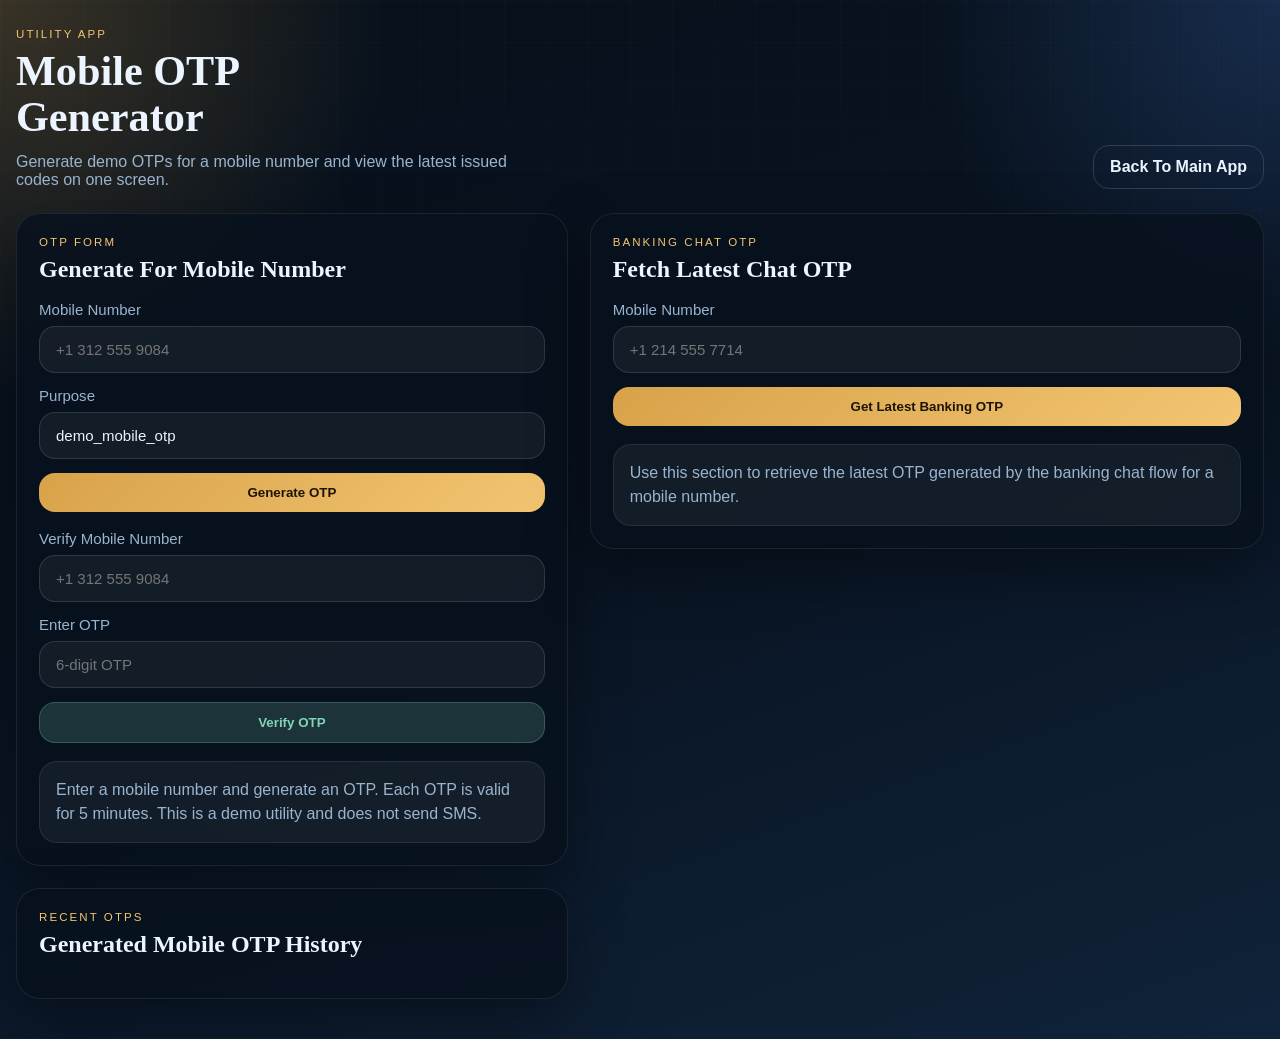
==== static/otp_utility.html @ ce4d119e "Initial project commit" ====
<!DOCTYPE html>
<html lang="en">
  <head>
    <meta charset="UTF-8" />
    <meta name="viewport" content="width=device-width, initial-scale=1.0" />
    <title>Mobile OTP Utility</title>
    <link rel="stylesheet" href="/static/styles.css" />
  </head>
  <body>
    <div class="shell">
      <header class="hero">
        <div>
          <p class="eyebrow">Utility App</p>
          <h1>Mobile OTP Generator</h1>
          <p class="hero-copy">
            Generate demo OTPs for a mobile number and view the latest issued codes on one screen.
          </p>
        </div>
        <div class="hero-actions">
          <a class="ghost-button nav-link" href="/">Back To Main App</a>
        </div>
      </header>

      <main class="layout utility-layout">
        <section class="panel simulator-panel">
          <div class="panel-head">
            <div>
              <p class="panel-label">OTP Form</p>
              <h2>Generate For Mobile Number</h2>
            </div>
          </div>

          <form id="mobile-otp-form" class="simulator-form">
            <label>
              Mobile Number
              <input id="mobile-number" type="text" placeholder="+1 312 555 9084" />
            </label>
            <label>
              Purpose
              <input id="otp-purpose" type="text" value="demo_mobile_otp" />
            </label>
            <button type="submit" class="primary-button">Generate OTP</button>
          </form>

          <form id="mobile-otp-verify-form" class="simulator-form">
            <label>
              Verify Mobile Number
              <input id="verify-mobile-number" type="text" placeholder="+1 312 555 9084" />
            </label>
            <label>
              Enter OTP
              <input id="verify-otp-code" type="text" maxlength="6" placeholder="6-digit OTP" />
            </label>
            <button type="submit" class="secondary-button">Verify OTP</button>
          </form>

          <div id="mobile-otp-result" class="result-card muted">
            Enter a mobile number and generate an OTP. Each OTP is valid for 5 minutes. This is a demo utility and does not send SMS.
          </div>
        </section>

        <section class="panel simulator-panel">
          <div class="panel-head">
            <div>
              <p class="panel-label">Banking Chat OTP</p>
              <h2>Fetch Latest Chat OTP</h2>
            </div>
          </div>

          <form id="banking-chat-otp-form" class="simulator-form">
            <label>
              Mobile Number
              <input id="banking-chat-phone" type="text" placeholder="+1 214 555 7714" />
            </label>
            <button type="submit" class="primary-button">Get Latest Banking OTP</button>
          </form>

          <div id="banking-chat-otp-result" class="result-card muted">
            Use this section to retrieve the latest OTP generated by the banking chat flow for a mobile number.
          </div>
        </section>

        <section class="panel dashboard-panel">
          <div class="panel-head">
            <div>
              <p class="panel-label">Recent OTPs</p>
              <h2>Generated Mobile OTP History</h2>
            </div>
          </div>

          <div id="mobile-otp-history" class="dashboard-grid"></div>
        </section>
      </main>
    </div>

    <script src="/static/otp_utility.js"></script>
  </body>
  </html>
---- static/styles.css ----
:root {
  --bg: #091321;
  --bg-soft: #12243a;
  --panel: rgba(8, 18, 30, 0.82);
  --panel-border: rgba(255, 255, 255, 0.08);
  --text: #ebf4ff;
  --muted: #9ab4cf;
  --accent: #d8a24a;
  --accent-strong: #f3c571;
  --danger: #ff7c6d;
  --ok: #82d3b7;
  --shadow: 0 24px 60px rgba(0, 0, 0, 0.35);
}

* {
  box-sizing: border-box;
}

body {
  margin: 0;
  color: var(--text);
  font-family: "Trebuchet MS", "Segoe UI", sans-serif;
  background:
    radial-gradient(circle at top left, rgba(216, 162, 74, 0.24), transparent 24%),
    radial-gradient(circle at top right, rgba(83, 148, 255, 0.2), transparent 22%),
    linear-gradient(160deg, #07101a 0%, #091321 48%, #10233a 100%);
  min-height: 100vh;
}

body::before {
  content: "";
  position: fixed;
  inset: 0;
  pointer-events: none;
  background-image: linear-gradient(rgba(255, 255, 255, 0.03) 1px, transparent 1px),
    linear-gradient(90deg, rgba(255, 255, 255, 0.03) 1px, transparent 1px);
  background-size: 42px 42px;
  mask-image: linear-gradient(to bottom, rgba(0, 0, 0, 0.5), transparent 92%);
}

.shell {
  width: min(1440px, calc(100% - 32px));
  margin: 0 auto;
  padding: 28px 0 40px;
}

.hero {
  display: flex;
  justify-content: space-between;
  gap: 24px;
  align-items: end;
  margin-bottom: 24px;
}

.eyebrow,
.panel-label {
  text-transform: uppercase;
  letter-spacing: 0.18em;
  font-size: 0.72rem;
  color: var(--accent-strong);
  margin: 0 0 8px;
}

h1,
h2,
h3 {
  font-family: Georgia, "Times New Roman", serif;
  margin: 0;
}

h1 {
  font-size: clamp(1.9rem, 3.3vw, 3.1rem);
  line-height: 1.08;
  max-width: 18ch;
}

.hero-copy {
  max-width: 60ch;
  color: var(--muted);
  margin: 14px 0 0;
}

.layout {
  display: grid;
  grid-template-columns: 1.08fr 0.92fr;
  gap: 22px;
  align-items: start;
}

.snapshot-layout {
  display: block;
}

.stack {
  display: grid;
  gap: 22px;
  align-content: start;
}

.panel {
  background: var(--panel);
  border: 1px solid var(--panel-border);
  border-radius: 24px;
  box-shadow: var(--shadow);
  backdrop-filter: blur(18px);
  overflow: hidden;
}

.panel-head {
  display: flex;
  justify-content: space-between;
  align-items: start;
  gap: 16px;
  padding: 22px 22px 0;
}

.chat-panel {
  display: flex;
  flex-direction: column;
  min-height: 720px;
  max-height: calc(100vh - 36px);
  height: calc(100vh - 36px);
  position: sticky;
  top: 18px;
}

.messages {
  flex: 1;
  min-height: 0;
  padding: 22px;
  display: flex;
  flex-direction: column;
  gap: 14px;
  overflow-y: auto;
}

.message {
  max-width: 85%;
  padding: 14px 16px;
  border-radius: 18px;
  line-height: 1.5;
  animation: rise 180ms ease-out;
  white-space: pre-wrap;
}

.message.assistant {
  align-self: flex-start;
  background: rgba(255, 255, 255, 0.06);
  border: 1px solid rgba(255, 255, 255, 0.08);
}

.message.user {
  align-self: flex-end;
  background: linear-gradient(135deg, rgba(216, 162, 74, 0.96), rgba(243, 197, 113, 0.82));
  color: #1a1207;
}

.suggestions {
  display: flex;
  flex-wrap: wrap;
  gap: 10px;
  padding: 0 22px 18px;
}

.chip,
.ghost-button,
.primary-button,
.secondary-button {
  border: 0;
  cursor: pointer;
  transition: transform 140ms ease, opacity 140ms ease, box-shadow 140ms ease;
}

.chip {
  padding: 10px 14px;
  border-radius: 999px;
  background: rgba(255, 255, 255, 0.08);
  color: var(--text);
  border: 1px solid rgba(255, 255, 255, 0.08);
}

.chip:hover,
.ghost-button:hover,
.primary-button:hover,
.secondary-button:hover {
  transform: translateY(-1px);
}

.composer,
.simulator-form,
.otp-form {
  display: grid;
  gap: 14px;
}

.composer {
  padding: 0 22px 22px;
}

textarea,
input {
  width: 100%;
  border-radius: 16px;
  border: 1px solid rgba(255, 255, 255, 0.12);
  padding: 14px 16px;
  background: rgba(255, 255, 255, 0.05);
  color: var(--text);
  font: inherit;
}

textarea:focus,
input:focus {
  outline: 2px solid rgba(216, 162, 74, 0.55);
  border-color: transparent;
}

label {
  display: grid;
  gap: 8px;
  color: var(--muted);
  font-size: 0.94rem;
}

.primary-button,
.secondary-button,
.ghost-button {
  border-radius: 16px;
  padding: 12px 16px;
  font-weight: 700;
}

.primary-button {
  background: linear-gradient(135deg, var(--accent), var(--accent-strong));
  color: #1e1405;
}

.secondary-button {
  background: rgba(130, 211, 183, 0.18);
  color: var(--ok);
  border: 1px solid rgba(130, 211, 183, 0.25);
}

.ghost-button {
  background: transparent;
  color: var(--text);
  border: 1px solid rgba(255, 255, 255, 0.14);
}

.nav-link {
  display: inline-flex;
  align-items: center;
  justify-content: center;
  text-decoration: none;
}

.human-gate {
  margin: 18px 22px 0;
  border-radius: 20px;
  border: 1px solid rgba(216, 162, 74, 0.28);
  background: rgba(216, 162, 74, 0.08);
  padding: 18px;
}

.human-form {
  display: grid;
  gap: 14px;
  margin-top: 12px;
}

.human-honeypot {
  position: absolute;
  left: -9999px;
  width: 1px;
  height: 1px;
  opacity: 0;
  pointer-events: none;
}

.simulator-panel,
.dashboard-panel {
  padding-bottom: 22px;
}

.simulator-form,
.otp-form,
.result-card {
  margin: 18px 22px 0;
}

.result-card {
  border-radius: 18px;
  padding: 16px;
  background: rgba(255, 255, 255, 0.05);
  border: 1px solid rgba(255, 255, 255, 0.08);
  line-height: 1.5;
}

.result-card.allowed {
  border-color: rgba(130, 211, 183, 0.4);
  color: var(--ok);
}

.result-card.blocked {
  border-color: rgba(255, 124, 109, 0.45);
  color: #ffb6ac;
}

.result-card.otp_required {
  border-color: rgba(216, 162, 74, 0.45);
  color: #ffdfa8;
}

.result-card.muted {
  color: var(--muted);
}

.dashboard-grid {
  display: grid;
  gap: 18px;
  grid-template-columns: repeat(3, minmax(0, 1fr));
  padding: 18px 22px 0;
}

.metrics-strip {
  display: grid;
  grid-template-columns: repeat(4, minmax(0, 1fr));
  gap: 12px;
  padding: 18px 22px 0;
}

.metric-card {
  border-radius: 18px;
  padding: 14px;
  background: rgba(255, 255, 255, 0.05);
  border: 1px solid rgba(255, 255, 255, 0.08);
}

.metric-card strong {
  display: block;
  font-size: 1.55rem;
  margin-top: 6px;
}

.utility-layout {
  grid-template-columns: 0.9fr 1.1fr;
}

.snapshot-panel {
  padding-bottom: 22px;
}

.snapshot-grid {
  grid-template-columns: repeat(3, minmax(0, 1fr));
}

.dashboard-section {
  min-width: 0;
  display: flex;
  flex-direction: column;
}

.dashboard-section h3 {
  margin-bottom: 12px;
}

.dashboard-list {
  max-height: 260px;
  overflow-y: auto;
  padding-right: 4px;
}

.card-list {
  display: grid;
  gap: 12px;
  margin-top: 12px;
}

.mini-card {
  border-radius: 18px;
  padding: 14px;
  background: rgba(255, 255, 255, 0.04);
  border: 1px solid rgba(255, 255, 255, 0.08);
}

.mini-card strong {
  display: block;
  margin-bottom: 6px;
}

.status-pill {
  display: inline-flex;
  align-items: center;
  gap: 8px;
  border-radius: 999px;
  padding: 8px 12px;
  background: rgba(130, 211, 183, 0.15);
  color: var(--ok);
  font-size: 0.85rem;
}

.hidden {
  display: none;
}

@keyframes rise {
  from {
    opacity: 0;
    transform: translateY(8px);
  }
  to {
    opacity: 1;
    transform: translateY(0);
  }
}

@media (max-width: 1120px) {
  .layout {
    grid-template-columns: 1fr;
  }

  .chat-panel {
    position: static;
    height: auto;
    max-height: none;
    min-height: 640px;
  }

  .dashboard-grid {
    grid-template-columns: 1fr;
  }

  .metrics-strip {
    grid-template-columns: repeat(2, minmax(0, 1fr));
  }

  .dashboard-list {
    max-height: none;
  }
}

@media (max-width: 640px) {
  .shell {
    width: min(100% - 18px, 100%);
    padding-top: 18px;
  }

  .hero {
    flex-direction: column;
    align-items: start;
  }

  .panel-head,
  .messages,
  .composer,
  .suggestions,
  .simulator-form,
  .otp-form,
  .result-card,
  .dashboard-grid {
    padding-left: 16px;
    padding-right: 16px;
    margin-left: 0;
    margin-right: 0;
  }

  .message {
    max-width: 100%;
  }

  .metrics-strip {
    grid-template-columns: 1fr;
    padding-left: 16px;
    padding-right: 16px;
  }
}
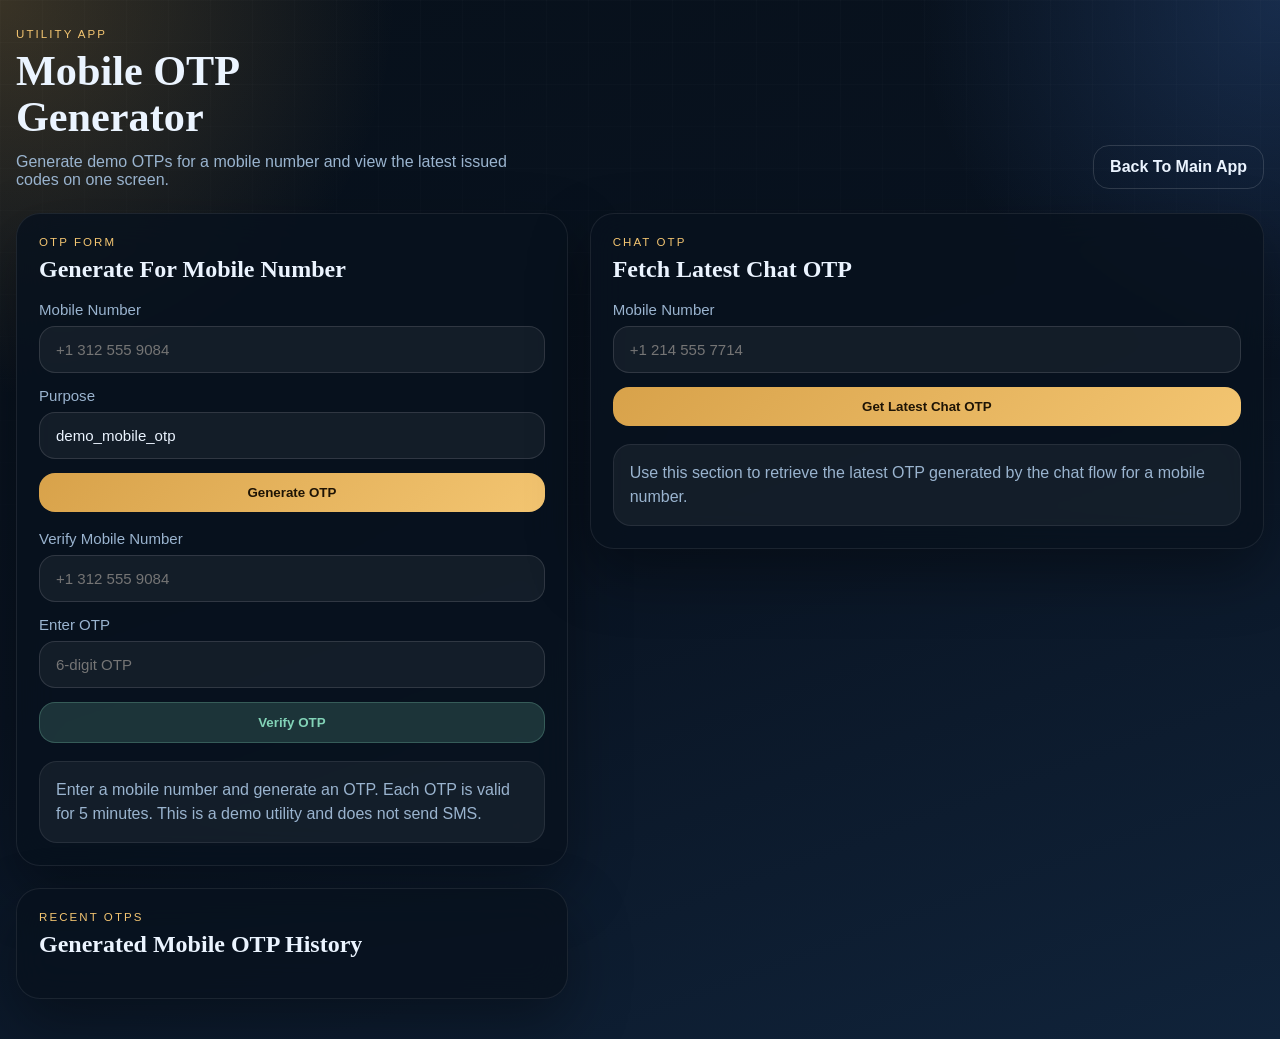
==== commit aa514929: "Rename app terminology and database file" ====
--- a/static/otp_utility.html
+++ b/static/otp_utility.html
@@ -62,21 +62,21 @@
         <section class="panel simulator-panel">
           <div class="panel-head">
             <div>
-              <p class="panel-label">Banking Chat OTP</p>
+              <p class="panel-label">Chat OTP</p>
               <h2>Fetch Latest Chat OTP</h2>
             </div>
           </div>
 
-          <form id="banking-chat-otp-form" class="simulator-form">
+          <form id="chat-otp-form" class="simulator-form">
             <label>
               Mobile Number
-              <input id="banking-chat-phone" type="text" placeholder="+1 214 555 7714" />
+              <input id="chat-otp-phone" type="text" placeholder="+1 214 555 7714" />
             </label>
-            <button type="submit" class="primary-button">Get Latest Banking OTP</button>
+            <button type="submit" class="primary-button">Get Latest Chat OTP</button>
           </form>
 
-          <div id="banking-chat-otp-result" class="result-card muted">
-            Use this section to retrieve the latest OTP generated by the banking chat flow for a mobile number.
+          <div id="chat-otp-result" class="result-card muted">
+            Use this section to retrieve the latest OTP generated by the chat flow for a mobile number.
           </div>
         </section>
 
